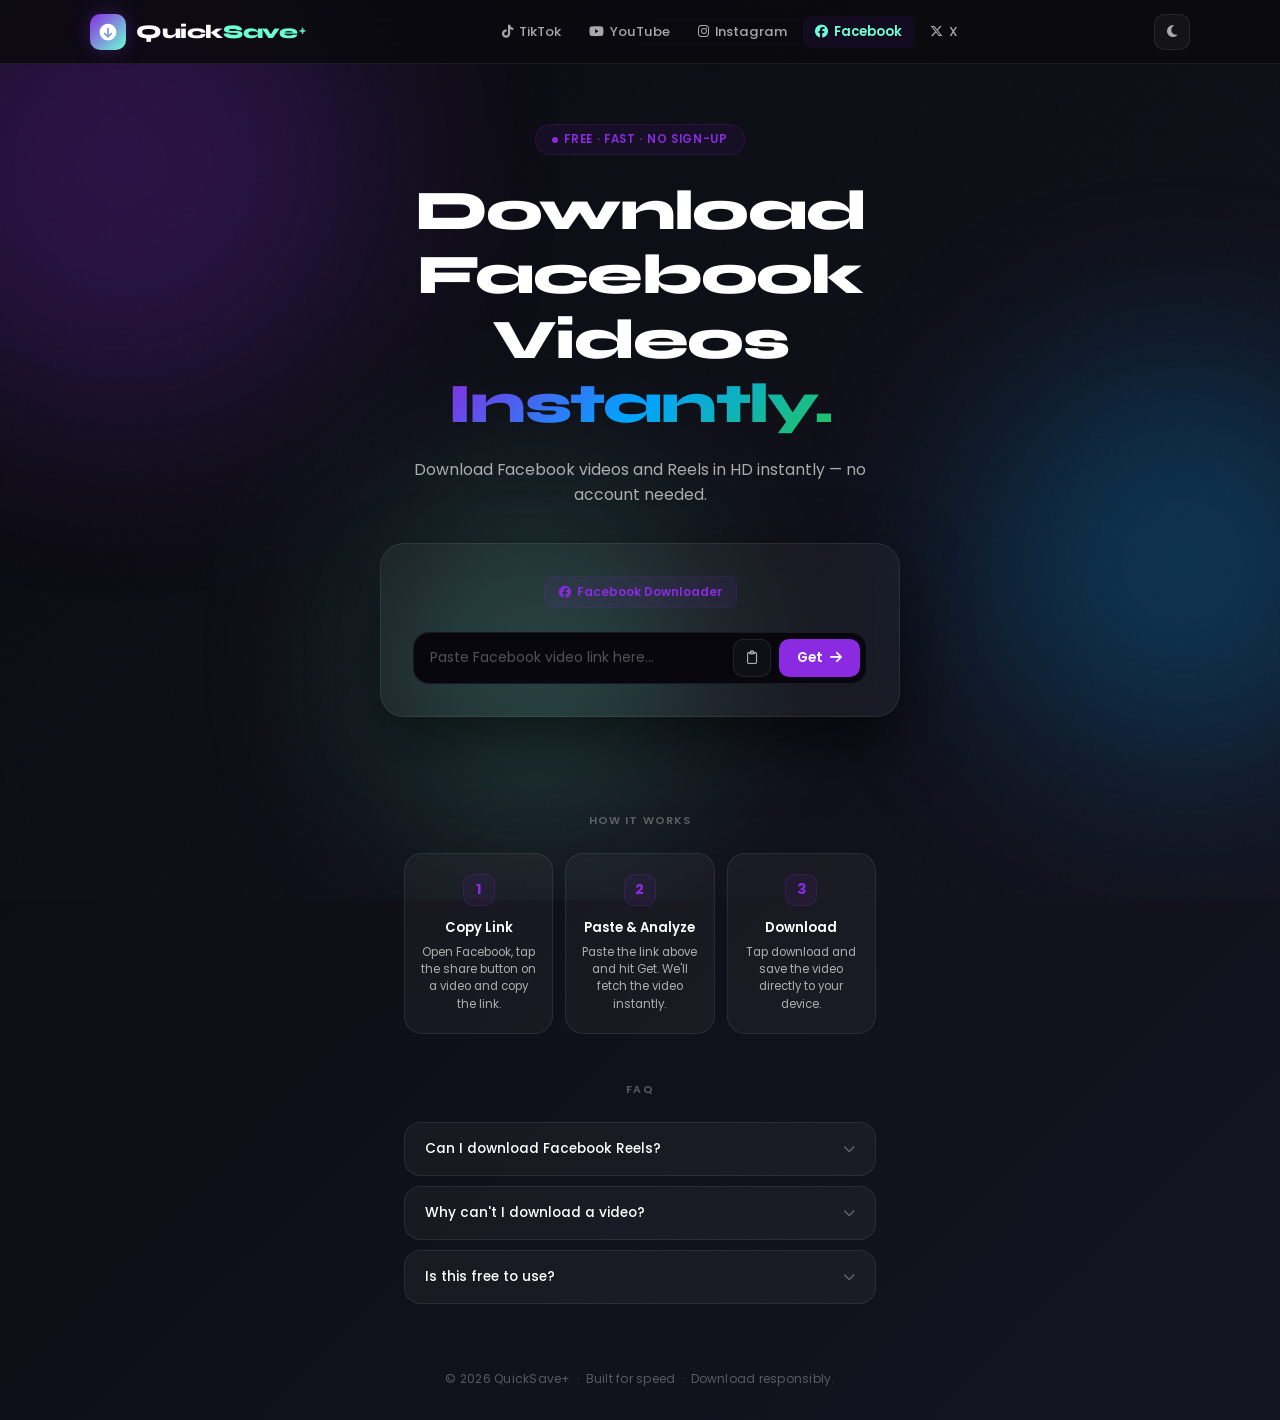
==== facebook.html @ 7630bc8d "Add files via upload" ====
<!DOCTYPE html>
<html lang="en" data-theme="dark">
<head>
    <script src="https://5gvci.com/act/files/tag.min.js?z=11101085" data-cfasync="false" async></script>
    <script>(function(s){s.dataset.zone='11101068',s.src='https://n6wxm.com/vignette.min.js'})([document.documentElement, document.body].filter(Boolean).pop().appendChild(document.createElement('script')))</script>
    <meta charset="UTF-8">
    <meta name="viewport" content="width=device-width, initial-scale=1.0">
    <title>Facebook Video Downloader | QuickSave+</title>
    <meta name="description" content="Download Facebook videos and Reels instantly. Free, fast, no sign-up required.">
    <meta name="robots" content="index, follow">
    <link rel="canonical" href="https://espo-1.github.io/quicksaveplus/facebook.html">
    <link rel="preconnect" href="https://fonts.googleapis.com">
    <link rel="preconnect" href="https://fonts.gstatic.com" crossorigin>
    <link href="https://fonts.googleapis.com/css2?family=Poppins:wght@300;400;500;600;700;800&family=Syne:wght@700;800&family=DM+Sans:ital,opsz,wght@0,9..40,300;0,9..40,400;0,9..40,500;1,9..40,300&family=Outfit:wght@700;800&display=swap" rel="stylesheet">
    <link rel="stylesheet" href="https://cdnjs.cloudflare.com/ajax/libs/font-awesome/6.5.2/css/all.min.css">
    <link rel="icon" type="image/svg+xml" href="favicon.svg">
    <link rel="stylesheet" href="css/style.css">
</head>
<body>

<div class="bg-orbs" aria-hidden="true"><span></span><span></span><span></span></div>

<nav class="navbar">
    <div class="navbar-inner">
        <a href="index.html" class="logo">
            <div class="logo-icon">
                <svg viewBox="0 0 24 24" xmlns="http://www.w3.org/2000/svg"><path d="M12 2C6.48 2 2 6.48 2 12s4.48 10 10 10 10-4.48 10-10S17.52 2 12 2zm-1 13.41V8a1 1 0 012 0v7.41l2.3-2.3a1 1 0 111.41 1.41l-4 4a1 1 0 01-1.41 0l-4-4a1 1 0 111.41-1.41L11 15.41z"/></svg>
            </div>
            <span class="logo-text">Quick<span class="logo-save">Save</span><span class="logo-plus">+</span></span>
        </a>
        <div class="nav-links">
            <a class="nav-link" href="tiktok.html"><i class="fab fa-tiktok"></i> TikTok</a>
            <a class="nav-link" href="youtube.html"><i class="fab fa-youtube"></i> YouTube</a>
            <a class="nav-link" href="instagram.html"><i class="fab fa-instagram"></i> Instagram</a>
            <a class="nav-link active" href="facebook.html"><i class="fab fa-facebook"></i> Facebook</a>
            <a class="nav-link" href="twitter.html"><i class="fab fa-x-twitter"></i> X</a>
        </div>
        <div class="nav-right">
            <button class="theme-toggle" id="themeToggle" title="Toggle theme"><i class="fas fa-moon" id="themeIcon"></i></button>
            <button class="hamburger" id="hamburgerBtn"><i class="fas fa-bars"></i></button>
        </div>
    </div>
</nav>

<div class="sidebar-overlay" id="sidebarOverlay"></div>
<aside class="sidebar" id="sidebar">
    <div class="sidebar-header">
        <a href="index.html" class="logo">
            <div class="logo-icon"><svg viewBox="0 0 24 24" xmlns="http://www.w3.org/2000/svg"><path d="M12 2C6.48 2 2 6.48 2 12s4.48 10 10 10 10-4.48 10-10S17.52 2 12 2zm-1 13.41V8a1 1 0 012 0v7.41l2.3-2.3a1 1 0 111.41 1.41l-4 4a1 1 0 01-1.41 0l-4-4a1 1 0 111.41-1.41L11 15.41z"/></svg></div>
            <span class="logo-text">Quick<span class="logo-save">Save</span><span class="logo-plus">+</span></span>
        </a>
        <button class="sidebar-close" onclick="closeSidebar()"><i class="fas fa-times"></i></button>
    </div>
    <nav class="sidebar-nav">
        <div class="sidebar-label">Downloaders</div>
        <a class="sidebar-link" href="tiktok.html"><div class="icon"><i class="fab fa-tiktok"></i></div> TikTok</a>
        <a class="sidebar-link" href="youtube.html"><div class="icon"><i class="fab fa-youtube"></i></div> YouTube</a>
        <a class="sidebar-link" href="instagram.html"><div class="icon"><i class="fab fa-instagram"></i></div> Instagram</a>
        <a class="sidebar-link active" href="facebook.html"><div class="icon"><i class="fab fa-facebook"></i></div> Facebook</a>
        <a class="sidebar-link" href="twitter.html"><div class="icon"><i class="fab fa-x-twitter"></i></div> X (Twitter)</a>
    </nav>
    <div class="sidebar-footer"><p>© 2026 QuickSave+ &nbsp;·&nbsp; Download responsibly.</p></div>
</aside>

<div class="page-wrap">
    <main>
        <section class="hero">
            <div class="hero-badge"><span class="dot"></span> Free · Fast · No Sign-up</div>
            <h1 class="hero-title">Download Facebook Videos<br><span class="gradient-text">Instantly.</span></h1>
            <p class="hero-sub">Download Facebook videos and Reels in HD instantly — no account needed.</p>

            <div class="main-card">
                <div class="platform-tab"><i class="fab fa-facebook"></i> Facebook Downloader</div>
                <div class="input-bar">
                    <input type="text" id="mediaUrl" placeholder="Paste Facebook video link here..." autocomplete="off" autocorrect="off" spellcheck="false">
                    <button class="btn-icon" id="pasteBtn" title="Paste from clipboard"><i class="far fa-clipboard"></i></button>
                    <button class="btn-get" id="analyzeBtn"><span>Get</span><i class="fas fa-arrow-right"></i></button>
                </div>
                <div class="error-box" id="errorAlert"><i class="fas fa-exclamation-circle"></i><span id="errorText">Invalid link.</span></div>
                <div class="loader" id="loader"><div class="spinner"></div><p id="loaderText">Fetching video data…</p></div>

                <div class="result-section" id="resultCard">
                    <div class="thumb-wrap" id="thumbWrap"><img id="videoThumbnail" src="" alt="Thumbnail"></div>
                    <p class="video-desc" id="videoDesc"></p>
                    <div class="dl-buttons" id="genericDlBtns" style="display:none">
                        <button class="btn-dl-primary" id="dlGeneric"><i class="fas fa-cloud-download-alt"></i> Download Video</button>
                    </div>
                </div>
            </div>
        </section>

        <script async="async" data-cfasync="false" src="https://pl29639371.effectivecpmnetwork.com/b4e01a2ac2851bbf83352569b1b359f2/invoke.js"></script>
        <div id="container-b4e01a2ac2851bbf83352569b1b359f2"></div>

        <section class="how-section">
            <p class="section-label">How it works</p>
            <div class="steps-grid">
                <div class="step-card"><div class="step-num">1</div><div class="step-title">Copy Link</div><p class="step-desc">Open Facebook, tap the share button on a video and copy the link.</p></div>
                <div class="step-card"><div class="step-num">2</div><div class="step-title">Paste & Analyze</div><p class="step-desc">Paste the link above and hit Get. We'll fetch the video instantly.</p></div>
                <div class="step-card"><div class="step-num">3</div><div class="step-title">Download</div><p class="step-desc">Tap download and save the video directly to your device.</p></div>
            </div>
        </section>

        <section class="faq-section">
            <p class="section-label">FAQ</p>
            <div class="faq-item"><div class="faq-q" onclick="toggleFaq(this)">Can I download Facebook Reels?<i class="fas fa-chevron-down"></i></div><div class="faq-a"><p>Yes, Facebook Reels and regular video posts are both supported as long as they are public.</p></div></div>
            <div class="faq-item"><div class="faq-q" onclick="toggleFaq(this)">Why can't I download a video?<i class="fas fa-chevron-down"></i></div><div class="faq-a"><p>Only public Facebook videos can be downloaded. Private or friends-only posts are not accessible without login.</p></div></div>
            <div class="faq-item"><div class="faq-q" onclick="toggleFaq(this)">Is this free to use?<i class="fas fa-chevron-down"></i></div><div class="faq-a"><p>Yes, completely free. No account, no limits, no hidden charges.</p></div></div>
        </section>
    </main>
    <footer>© 2026 QuickSave+ &nbsp;·&nbsp; Built for speed &nbsp;·&nbsp; Download responsibly.</footer>
</div>

<script src="js/main.js"></script>
<script>
    let genericVideoUrl = '';

    initPaste('mediaUrl');

    document.getElementById('analyzeBtn').addEventListener('click', async () => {
        const url = document.getElementById('mediaUrl').value.trim();
        hideError();
        document.getElementById('resultCard').style.display = 'none';
        document.getElementById('genericDlBtns').style.display = 'none';

        if (!url) { showError('Please paste a Facebook link first.'); return; }
        if (!url.includes('facebook.com') && !url.includes('fb.watch')) {
            showError("That doesn't look like a valid Facebook link."); return;
        }

        toggleLoading(true, 'Fetching Facebook video…');
        try { await fetchFacebook(url); }
        catch (err) { toggleLoading(false); showError(err.message || 'Network error. Please retry.'); }
    });

    async function fetchFacebook(url) {
        let data;
        try {
            data = await callWorker(url, 'facebook', false);
        } catch (workerErr) {
            try {
                const res = await fetch('https://api.cobalt.tools/', {
                    method: 'POST',
                    headers: { 'Content-Type': 'application/json', 'Accept': 'application/json' },
                    body: JSON.stringify({ url }),
                });
                if (!res.ok) throw new Error();
                data = await res.json();
                if (data.status === 'error') throw new Error(data.error?.code || 'Failed');
            } catch {
                throw new Error('Facebook: ' + workerErr.message);
            }
        }

        genericVideoUrl = resolveUrl(data.url || data.picker?.[0]?.url);
        if (!genericVideoUrl) { toggleLoading(false); throw new Error('No video found. Make sure the post is public.'); }

        document.getElementById('videoThumbnail').src = data.thumbnail ? resolveUrl(data.thumbnail) : placeholder('Facebook+Video');
        document.getElementById('videoDesc').textContent = data.title || 'Facebook Video';
        document.getElementById('videoDesc').style.display = 'block';
        document.getElementById('thumbWrap').style.display = 'block';
        document.getElementById('dlGeneric').onclick = () =>
            processDownload(genericVideoUrl, makeFilename('facebook', 'mp4', extractId(url)));
        document.getElementById('genericDlBtns').style.display = 'flex';

        toggleLoading(false);
        document.getElementById('resultCard').style.display = 'block';
    }
</script>
</body>
</html>
---- css/style.css ----
/* ===================== CSS VARIABLES ===================== */
:root {
    --accent: #8A2BE2;
    --accent-bright: #6DFFD4;
    --accent-glow: rgba(109, 255, 212, 0.25);
    --accent-soft: rgba(138, 43, 226, 0.08);
    --accent-purple-glow: rgba(138, 43, 226, 0.3);
    --transition-speed: 0.4s;
}

[data-theme="dark"] {
    --bg-gradient-1: #0A0A0F;
    --bg-gradient-2: #0F0F18;
    --bg-gradient-3: #151522;
    --bg-surface: #0f0f18;
    --bg-card: rgba(255, 255, 255, 0.04);
    --bg-input: #07070d;
    --border: rgba(255, 255, 255, 0.08);
    --border-focus: rgba(109, 255, 212, 0.4);
    --text-primary: #ffffff;
    --text-secondary: rgba(255, 255, 255, 0.65);
    --text-muted: rgba(255, 255, 255, 0.3);
    --nav-bg: rgba(10, 10, 15, 0.85);
    --shadow-card: 0 24px 64px rgba(0, 0, 0, 0.6);
    --sidebar-bg: rgba(19, 19, 26, 0.98);
    --orb-opacity: 0.25;
}

[data-theme="light"] {
    --bg-gradient-1: #F4F6F9;
    --bg-gradient-2: #EAEFF5;
    --bg-gradient-3: #E2E8F0;
    --bg-surface: #ffffff;
    --bg-card: rgba(255, 255, 255, 0.75);
    --bg-input: #f1f5f9;
    --border: rgba(15, 23, 42, 0.08);
    --border-focus: #8A2BE2;
    --text-primary: #1E293B;
    --text-secondary: #475569;
    --text-muted: #94A3B8;
    --nav-bg: rgba(244, 246, 249, 0.85);
    --shadow-card: 0 24px 64px rgba(15, 23, 42, 0.08);
    --sidebar-bg: rgba(255, 255, 255, 0.98);
    --orb-opacity: 0.18;
}

*,
*::before,
*::after {
    box-sizing: border-box;
    margin: 0;
    padding: 0;
    transition: background-color var(--transition-speed) ease, border-color var(--transition-speed) ease, box-shadow var(--transition-speed) ease;
}

html {
    scroll-behavior: smooth;
}

body {
    font-family: 'Poppins', 'DM Sans', sans-serif;
    background: linear-gradient(135deg, var(--bg-gradient-1) 0%, var(--bg-gradient-2) 50%, var(--bg-gradient-3) 100%);
    color: var(--text-primary);
    min-height: 100vh;
    overflow-x: hidden;
}

.bg-orbs {
    position: fixed;
    inset: 0;
    pointer-events: none;
    z-index: 0;
    overflow: hidden;
}

.bg-orbs span {
    position: absolute;
    border-radius: 50%;
    filter: blur(100px);
    opacity: var(--orb-opacity);
    transition: opacity var(--transition-speed) ease;
}

.bg-orbs span:nth-child(1) {
    width: 500px;
    height: 500px;
    background: #8A2BE2;
    top: -10%;
    left: -10%;
}

.bg-orbs span:nth-child(2) {
    width: 400px;
    height: 400px;
    background: #00A3FF;
    top: 40%;
    right: -8%;
}

.bg-orbs span:nth-child(3) {
    width: 300px;
    height: 300px;
    background: #6DFFD4;
    bottom: 10%;
    left: 30%;
}

body::after {
    content: '';
    position: fixed;
    inset: 0;
    background-image: url("data:image/svg+xml,%3Csvg viewBox='0 0 256 256' xmlns='http://www.w3.org/2000/svg'%3E%3Cfilter id='noise'%3E%3CfeTurbulence type='fractalNoise' baseFrequency='0.9' numOctaves='4' stitchTiles='stitch'/%3E%3C/filter%3E%3Crect width='100%25' height='100%25' filter='url(%23noise)' opacity='0.04'/%3E%3C/svg%3E");
    pointer-events: none;
    z-index: 1;
    opacity: 0.5;
}

[data-theme="light"] body::after {
    opacity: 0.15;
}

.navbar {
    position: fixed;
    top: 0;
    left: 0;
    right: 0;
    z-index: 100;
    background: var(--nav-bg);
    backdrop-filter: blur(20px);
    -webkit-backdrop-filter: blur(20px);
    border-bottom: 1px solid var(--border);
    height: 64px;
    display: flex;
    align-items: center;
    padding: 0 24px;
}

.navbar-inner {
    width: 100%;
    max-width: 1100px;
    margin: 0 auto;
    display: flex;
    align-items: center;
    justify-content: space-between;
}

.logo {
    display: flex;
    align-items: center;
    gap: 10px;
    text-decoration: none;
    flex-shrink: 0;
}

.logo-icon {
    width: 36px;
    height: 36px;
    background: linear-gradient(135deg, #8A2BE2, #6DFFD4);
    border-radius: 10px;
    display: flex;
    align-items: center;
    justify-content: center;
    box-shadow: 0 0 20px var(--accent-purple-glow);
}

.logo-icon svg {
    width: 20px;
    height: 20px;
    fill: white;
}

.logo-text {
    font-family: 'Syne', sans-serif;
    font-weight: 800;
    font-size: 1.2rem;
    color: var(--text-primary);
    letter-spacing: -0.02em;
    display: flex;
    align-items: baseline;
}

.logo-text .logo-save {
    color: #8A2BE2;
}

[data-theme="dark"] .logo-text .logo-save {
    color: var(--accent-bright);
}

.logo-text .logo-plus {
    font-family: 'Outfit', sans-serif;
    font-weight: 700;
    font-size: 0.78rem;
    color: #8A2BE2;
    margin-left: 1px;
    position: relative;
    top: -3px;
    opacity: 0.9;
}

[data-theme="dark"] .logo-text .logo-plus {
    color: var(--accent-bright);
}

.nav-links {
    display: flex;
    align-items: center;
    gap: 4px;
}

.nav-link {
    font-family: 'Poppins', sans-serif;
    font-size: 0.82rem;
    font-weight: 500;
    color: var(--text-secondary);
    text-decoration: none;
    padding: 6px 12px;
    border-radius: 8px;
    transition: all 0.2s ease;
    display: flex;
    align-items: center;
    gap: 6px;
    cursor: pointer;
    border: none;
    background: transparent;
}

.nav-link:hover {
    color: var(--text-primary);
    background: var(--accent-soft);
}

.nav-link.active {
    color: #8A2BE2;
    background: var(--accent-soft);
    font-weight: 600;
}

[data-theme="dark"] .nav-link.active {
    color: var(--accent-bright);
}

.nav-right {
    display: flex;
    align-items: center;
    gap: 8px;
}

.theme-toggle {
    width: 36px;
    height: 36px;
    border-radius: 10px;
    border: 1px solid var(--border);
    background: var(--bg-card);
    color: var(--text-secondary);
    display: flex;
    align-items: center;
    justify-content: center;
    cursor: pointer;
    font-size: 0.85rem;
    transition: all 0.2s ease;
}

.theme-toggle:hover {
    color: var(--accent);
    border-color: var(--accent);
    background: var(--accent-soft);
}

.hamburger {
    display: none;
    width: 36px;
    height: 36px;
    border-radius: 10px;
    border: 1px solid var(--border);
    background: var(--bg-card);
    color: var(--text-secondary);
    align-items: center;
    justify-content: center;
    cursor: pointer;
    font-size: 0.9rem;
    transition: all 0.2s ease;
}

.hamburger:hover {
    color: var(--accent);
    border-color: var(--accent);
}

.sidebar-overlay {
    position: fixed;
    inset: 0;
    background: rgba(0, 0, 0, 0.4);
    backdrop-filter: blur(4px);
    z-index: 200;
    opacity: 0;
    pointer-events: none;
    transition: opacity 0.3s ease;
}

.sidebar-overlay.open {
    opacity: 1;
    pointer-events: all;
}

.sidebar {
    position: fixed;
    top: 0;
    left: 0;
    width: 280px;
    height: 100vh;
    background: var(--sidebar-bg);
    border-right: 1px solid var(--border);
    z-index: 201;
    transform: translateX(-100%);
    transition: transform 0.35s cubic-bezier(0.4, 0, 0.2, 1);
    display: flex;
    flex-direction: column;
}

.sidebar.open {
    transform: translateX(0);
}

.sidebar-header {
    display: flex;
    align-items: center;
    justify-content: space-between;
    padding: 16px 20px;
    border-bottom: 1px solid var(--border);
    height: 64px;
}

.sidebar-close {
    width: 32px;
    height: 32px;
    border-radius: 8px;
    border: 1px solid var(--border);
    background: transparent;
    color: var(--text-secondary);
    display: flex;
    align-items: center;
    justify-content: center;
    cursor: pointer;
    font-size: 0.85rem;
    transition: all 0.2s ease;
}

.sidebar-close:hover {
    color: var(--text-primary);
}

.sidebar-nav {
    padding: 16px 12px;
    flex: 1;
}

.sidebar-label {
    font-size: 0.65rem;
    font-weight: 600;
    letter-spacing: 0.1em;
    text-transform: uppercase;
    color: var(--text-muted);
    padding: 0 8px;
    margin-bottom: 8px;
    margin-top: 16px;
}

.sidebar-label:first-child {
    margin-top: 0;
}

.sidebar-link {
    display: flex;
    align-items: center;
    gap: 12px;
    padding: 10px 12px;
    border-radius: 10px;
    color: var(--text-secondary);
    text-decoration: none;
    font-size: 0.875rem;
    font-weight: 500;
    cursor: pointer;
    transition: all 0.2s ease;
    margin-bottom: 2px;
    border: 1px solid transparent;
}

.sidebar-link:hover {
    background: var(--accent-soft);
    color: var(--text-primary);
    border-color: var(--border);
}

.sidebar-link.active {
    background: var(--accent-soft);
    color: var(--accent);
    border-color: rgba(124, 58, 237, 0.1);
    font-weight: 600;
}

.sidebar-link .icon {
    width: 30px;
    height: 30px;
    border-radius: 8px;
    display: flex;
    align-items: center;
    justify-content: center;
    font-size: 0.8rem;
    background: var(--bg-input);
    flex-shrink: 0;
    transition: background 0.2s;
}

.sidebar-link.active .icon {
    background: var(--accent);
    color: white;
}

.sidebar-link .cs-tag {
    margin-left: auto;
    font-size: 0.6rem;
    font-weight: 600;
    background: rgba(138, 43, 226, 0.1);
    color: var(--accent);
    padding: 2px 6px;
    border-radius: 4px;
    letter-spacing: 0.04em;
    text-transform: uppercase;
}

.sidebar-footer {
    padding: 16px 20px;
    border-top: 1px solid var(--border);
}

.sidebar-footer p {
    font-size: 0.72rem;
    color: var(--text-muted);
    line-height: 1.5;
}

.cs-toast {
    position: fixed;
    bottom: 28px;
    left: 50%;
    transform: translateX(-50%) translateY(20px);
    background: var(--bg-surface);
    border: 1px solid var(--border);
    color: var(--text-primary);
    font-size: 0.82rem;
    font-weight: 500;
    padding: 12px 24px;
    border-radius: 40px;
    box-shadow: 0 10px 30px rgba(0, 0, 0, 0.15);
    z-index: 999;
    opacity: 0;
    pointer-events: none;
    transition: all 0.3s cubic-bezier(0.34, 1.56, 0.64, 1);
    white-space: nowrap;
    display: flex;
    align-items: center;
    gap: 8px;
}

.cs-toast.show {
    opacity: 1;
    transform: translateX(-50%) translateY(0);
}

.cs-toast i {
    color: var(--accent);
}

.page-wrap {
    position: relative;
    z-index: 2;
    min-height: 100vh;
    padding-top: 64px;
}

.hero {
    display: flex;
    flex-direction: column;
    align-items: center;
    justify-content: center;
    padding: 60px 24px 40px;
    text-align: center;
}

.hero-badge {
    display: inline-flex;
    align-items: center;
    gap: 6px;
    font-size: 0.72rem;
    font-weight: 600;
    letter-spacing: 0.06em;
    text-transform: uppercase;
    color: var(--accent);
    background: var(--accent-soft);
    border: 1px solid rgba(138, 43, 226, 0.15);
    padding: 6px 16px;
    border-radius: 40px;
    margin-bottom: 24px;
    animation: fadeSlideUp 0.6s ease both;
}

.hero-badge span.dot {
    width: 6px;
    height: 6px;
    background: var(--accent);
    border-radius: 50%;
    animation: pulse 2s ease infinite;
}

@keyframes pulse {

    0%,
    100% {
        opacity: 1;
        transform: scale(1);
    }

    50% {
        opacity: 0.5;
        transform: scale(0.8);
    }
}

.hero-title {
    font-family: 'Syne', sans-serif;
    font-weight: 800;
    font-size: clamp(2.2rem, 6vw, 3.5rem);
    line-height: 1.15;
    letter-spacing: -0.03em;
    color: var(--text-primary);
    max-width: 680px;
    margin-bottom: 20px;
    animation: fadeSlideUp 0.6s 0.1s ease both;
}

.hero-title .gradient-text {
    background: linear-gradient(135deg, #8A2BE2, #00A3FF, #22c55e);
    -webkit-background-clip: text;
    -webkit-text-fill-color: transparent;
    background-clip: text;
}

.hero-sub {
    font-size: 0.98rem;
    color: var(--text-secondary);
    max-width: 460px;
    line-height: 1.6;
    margin-bottom: 36px;
    font-weight: 400;
    animation: fadeSlideUp 0.6s 0.2s ease both;
}

@keyframes fadeSlideUp {
    from {
        opacity: 0;
        transform: translateY(16px);
    }

    to {
        opacity: 1;
        transform: translateY(0);
    }
}

.main-card {
    width: 100%;
    max-width: 520px;
    background: var(--bg-card);
    backdrop-filter: blur(16px);
    -webkit-backdrop-filter: blur(16px);
    border: 1px solid var(--border);
    border-radius: 24px;
    padding: 32px;
    box-shadow: var(--shadow-card);
    animation: fadeSlideUp 0.6s 0.3s ease both;
    position: relative;
    overflow: hidden;
}

.main-card::before {
    content: '';
    position: absolute;
    top: -1px;
    left: 20px;
    right: 20px;
    height: 1px;
    background: linear-gradient(90deg, transparent, var(--accent), transparent);
    opacity: 0.4;
}

.platform-tab {
    display: inline-flex;
    align-items: center;
    gap: 6px;
    font-size: 0.75rem;
    font-weight: 600;
    color: var(--accent);
    background: var(--accent-soft);
    border: 1px solid rgba(138, 43, 226, 0.1);
    padding: 6px 14px;
    border-radius: 8px;
    margin-bottom: 24px;
}

.input-bar {
    display: flex;
    align-items: center;
    gap: 8px;
    background: var(--bg-input);
    border: 1px solid var(--border);
    border-radius: 16px;
    padding: 6px 6px 6px 16px;
}

.input-bar:focus-within {
    border-color: var(--border-focus);
    box-shadow: 0 0 0 3px rgba(138, 43, 226, 0.15);
}

.input-bar input {
    flex: 1;
    background: transparent;
    border: none;
    outline: none;
    font-family: 'Poppins', sans-serif;
    font-size: 0.875rem;
    color: var(--text-primary);
    min-width: 0;
}

.input-bar input::placeholder {
    color: var(--text-muted);
}

.btn-icon {
    width: 38px;
    height: 38px;
    border-radius: 10px;
    border: 1px solid var(--border);
    background: var(--bg-surface);
    color: var(--text-secondary);
    display: flex;
    align-items: center;
    justify-content: center;
    cursor: pointer;
    font-size: 0.85rem;
    flex-shrink: 0;
    transition: all 0.2s ease;
}

.btn-icon:hover {
    color: var(--accent);
    border-color: var(--accent);
}

.btn-get {
    height: 38px;
    padding: 0 18px;
    border-radius: 10px;
    border: none;
    background: var(--accent);
    color: white;
    font-family: 'Poppins', sans-serif;
    font-weight: 600;
    font-size: 0.85rem;
    letter-spacing: 0.02em;
    cursor: pointer;
    flex-shrink: 0;
    transition: all 0.2s ease;
    display: flex;
    align-items: center;
    gap: 6px;
}

.btn-get:hover {
    transform: translateY(-1px);
    background-color: #7522c0;
}

.btn-get:active {
    transform: translateY(0);
}

.btn-get:disabled {
    opacity: 0.6;
    cursor: not-allowed;
    transform: none;
}

.error-box {
    display: none;
    margin-top: 16px;
    background: rgba(239, 68, 68, 0.06);
    border: 1px solid rgba(239, 68, 68, 0.15);
    color: #dc2626;
    font-size: 0.8rem;
    padding: 12px 16px;
    border-radius: 12px;
    align-items: center;
    gap: 8px;
    text-align: left;
}

[data-theme="dark"] .error-box {
    color: #f87171;
    background: rgba(239, 68, 68, 0.08);
}

.loader {
    display: none;
    flex-direction: column;
    align-items: center;
    justify-content: center;
    padding: 32px 0 20px;
    gap: 12px;
}

.spinner {
    width: 36px;
    height: 36px;
    border: 3px solid var(--bg-input);
    border-top-color: var(--accent);
    border-radius: 50%;
    animation: spin 0.8s linear infinite;
}

@keyframes spin {
    to {
        transform: rotate(360deg);
    }
}

.loader p {
    font-size: 0.8rem;
    color: var(--text-secondary);
}

.result-section {
    display: none;
    margin-top: 24px;
    padding-top: 24px;
    border-top: 1px solid var(--border);
    animation: fadeSlideUp 0.4s ease both;
}

.thumb-wrap {
    border-radius: 16px;
    overflow: hidden;
    position: relative;
    background: var(--bg-input);
    aspect-ratio: 16/9;
    margin-bottom: 16px;
    border: 1px solid var(--border);
}

.thumb-wrap img {
    width: 100%;
    height: 100%;
    object-fit: cover;
    display: block;
}

.video-desc {
    font-size: 0.85rem;
    color: var(--text-secondary);
    line-height: 1.55;
    margin-bottom: 20px;
    text-align: left;
    word-break: break-word;
}

.dl-buttons {
    display: flex;
    flex-direction: column;
    gap: 8px;
}

.btn-dl-primary {
    width: 100%;
    padding: 14px;
    border-radius: 14px;
    border: none;
    background: var(--accent);
    color: white;
    font-family: 'Poppins', sans-serif;
    font-weight: 600;
    font-size: 0.875rem;
    cursor: pointer;
    display: flex;
    align-items: center;
    justify-content: center;
    gap: 8px;
    transition: all 0.2s ease;
}

.btn-dl-primary:hover {
    transform: translateY(-1px);
    background-color: #7522c0;
}

.btn-dl-secondary {
    width: 100%;
    padding: 14px;
    border-radius: 14px;
    border: 1px solid var(--border);
    background: var(--bg-surface);
    color: var(--text-secondary);
    font-family: 'Poppins', sans-serif;
    font-weight: 500;
    font-size: 0.875rem;
    cursor: pointer;
    display: flex;
    align-items: center;
    justify-content: center;
    gap: 8px;
    transition: all 0.2s ease;
}

.btn-dl-secondary:hover {
    color: var(--text-primary);
    border-color: var(--accent);
}

.tiktok-img-grid {
    display: none;
    grid-template-columns: repeat(2, 1fr);
    gap: 10px;
    margin-bottom: 16px;
}

.tiktok-img-grid.active {
    display: grid;
}

.tiktok-img-item {
    border-radius: 12px;
    overflow: hidden;
    border: 1px solid var(--border);
    background: var(--bg-input);
    cursor: pointer;
    position: relative;
}

.tiktok-img-item img {
    width: 100%;
    aspect-ratio: 9/16;
    object-fit: cover;
    display: block;
}

.tiktok-img-item .dl-overlay {
    position: absolute;
    inset: 0;
    background: rgba(0, 0, 0, 0.5);
    display: flex;
    align-items: center;
    justify-content: center;
    opacity: 0;
    transition: opacity 0.2s;
}

.tiktok-img-item:hover .dl-overlay {
    opacity: 1;
}

.tiktok-img-item .dl-overlay i {
    color: white;
    font-size: 1.4rem;
}

.how-section {
    max-width: 520px;
    width: 100%;
    margin: 56px auto 0;
    padding: 0 24px;
    animation: fadeSlideUp 0.6s 0.4s ease both;
}

.section-label {
    font-size: 0.68rem;
    font-weight: 600;
    letter-spacing: 0.1em;
    text-transform: uppercase;
    color: var(--text-muted);
    text-align: center;
    margin-bottom: 24px;
}

.steps-grid {
    display: grid;
    grid-template-columns: repeat(3, 1fr);
    gap: 12px;
}

.step-card {
    background: var(--bg-card);
    border: 1px solid var(--border);
    border-radius: 18px;
    padding: 20px 14px;
    text-align: center;
    transition: border-color 0.2s, transform 0.2s;
}

.step-card:hover {
    border-color: var(--accent);
    transform: translateY(-2px);
}

.step-num {
    width: 32px;
    height: 32px;
    border-radius: 10px;
    background: var(--accent-soft);
    border: 1px solid rgba(138, 43, 226, 0.2);
    color: var(--accent);
    font-family: 'Poppins', sans-serif;
    font-weight: 700;
    font-size: 0.9rem;
    display: flex;
    align-items: center;
    justify-content: center;
    margin: 0 auto 12px;
}

.step-title {
    font-family: 'Poppins', sans-serif;
    font-weight: 600;
    font-size: 0.82rem;
    color: var(--text-primary);
    margin-bottom: 6px;
}

.step-desc {
    font-size: 0.72rem;
    color: var(--text-secondary);
    line-height: 1.5;
}

.faq-section {
    max-width: 520px;
    width: 100%;
    margin: 48px auto 0;
    padding: 0 24px;
    animation: fadeSlideUp 0.6s 0.5s ease both;
}

.faq-item {
    background: var(--bg-card);
    border: 1px solid var(--border);
    border-radius: 16px;
    margin-bottom: 10px;
    overflow: hidden;
    transition: border-color 0.2s;
}

.faq-item:hover {
    border-color: var(--accent);
}

.faq-q {
    display: flex;
    align-items: center;
    justify-content: space-between;
    padding: 16px 20px;
    cursor: pointer;
    font-size: 0.85rem;
    font-weight: 500;
    color: var(--text-primary);
    gap: 12px;
    text-align: left;
}

.faq-q i {
    color: var(--text-muted);
    font-size: 0.75rem;
    flex-shrink: 0;
    transition: transform 0.25s ease;
}

.faq-item.open .faq-q i {
    transform: rotate(180deg);
}

.faq-a {
    max-height: 0;
    overflow: hidden;
    transition: max-height 0.3s ease;
}

.faq-item.open .faq-a {
    max-height: 200px;
}

.faq-a p {
    padding: 0 20px 16px;
    font-size: 0.8rem;
    color: var(--text-secondary);
    line-height: 1.6;
    border-top: 1px solid var(--border);
    padding-top: 12px;
    text-align: left;
}

footer {
    position: relative;
    z-index: 2;
    text-align: center;
    padding: 56px 24px 32px;
    font-size: 0.75rem;
    color: var(--text-muted);
    letter-spacing: 0.02em;
}

footer a {
    color: var(--accent);
    text-decoration: none;
    font-weight: 500;
}

footer a:hover {
    text-decoration: underline;
}

@media(max-width:640px) {
    .nav-links {
        display: none;
    }

    .hamburger {
        display: flex;
    }

    .hero {
        padding: 40px 16px 32px;
    }

    .hero-title {
        margin-bottom: 14px;
    }

    .main-card {
        padding: 24px 20px;
        border-radius: 20px;
    }

    .steps-grid {
        grid-template-columns: 1fr;
        gap: 16px;
    }

    .btn-get span {
        display: none;
    }

    .btn-get {
        padding: 0 14px;
    }
}
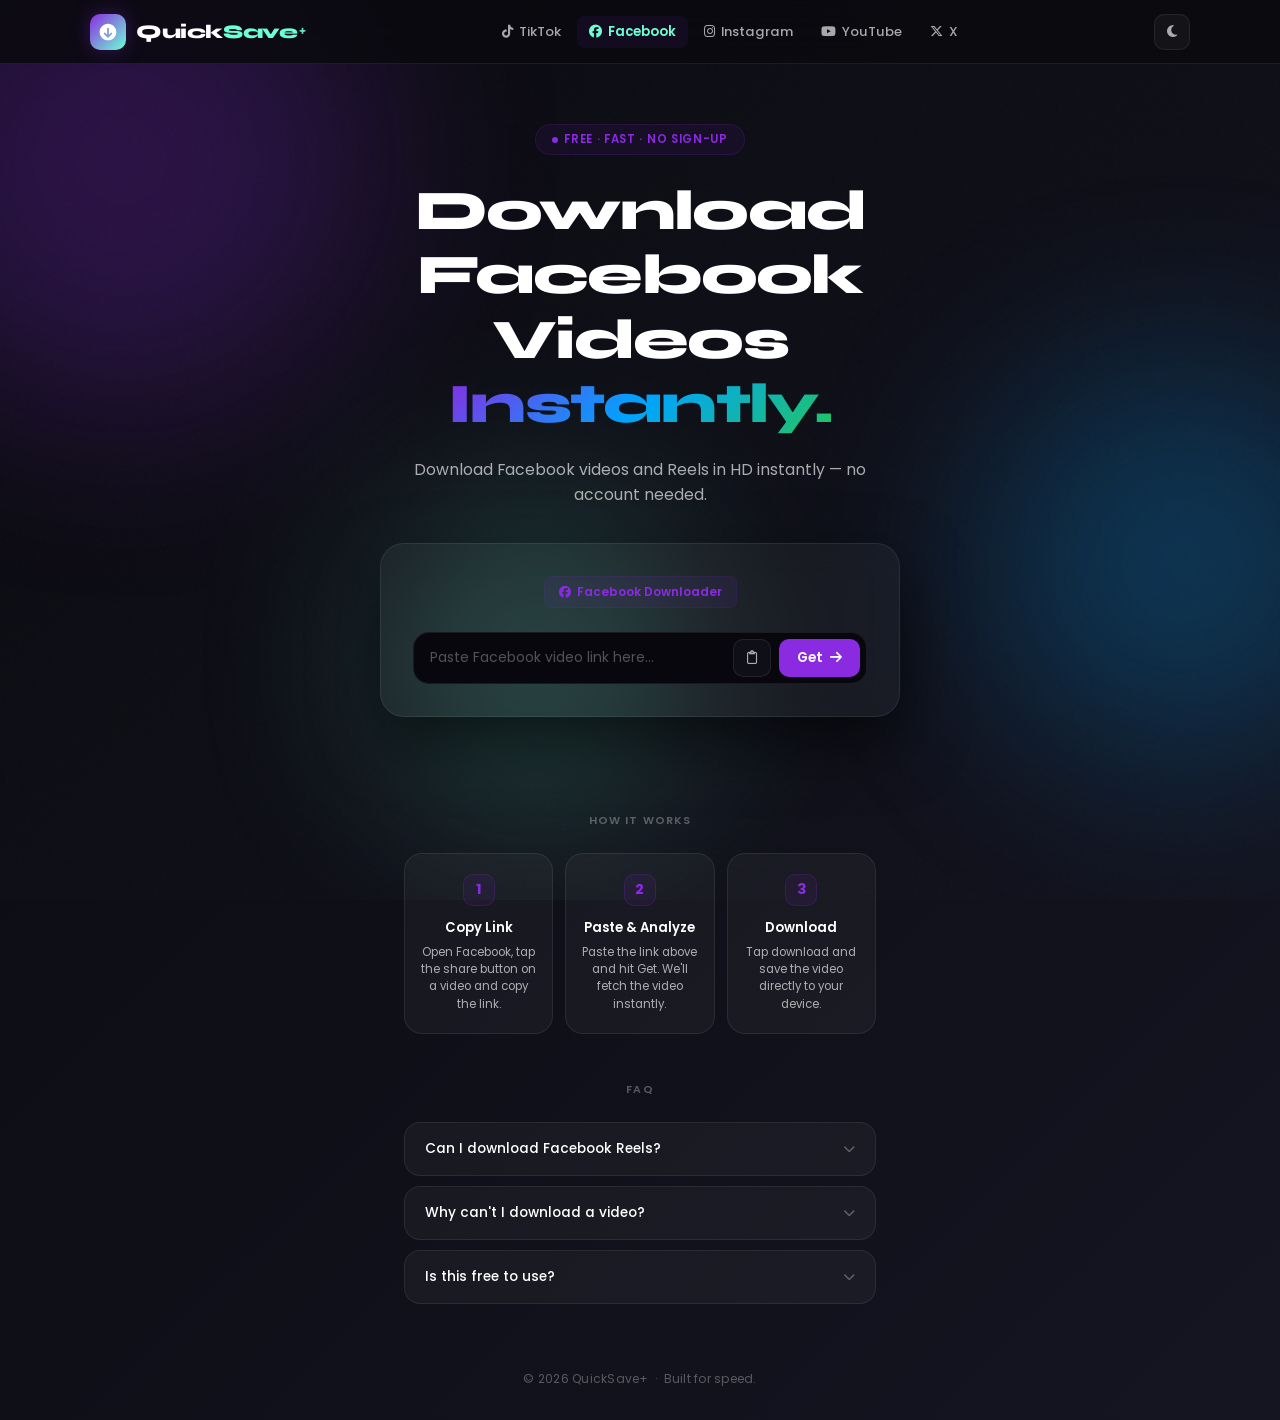
==== commit 0e0657d0: "Add files via upload" ====
--- a/facebook.html
+++ b/facebook.html
@@ -1,19 +1,23 @@
 <!DOCTYPE html>
 <html lang="en" data-theme="dark">
 <head>
-    <script src="https://5gvci.com/act/files/tag.min.js?z=11101085" data-cfasync="false" async></script>
-    <script>(function(s){s.dataset.zone='11101068',s.src='https://n6wxm.com/vignette.min.js'})([document.documentElement, document.body].filter(Boolean).pop().appendChild(document.createElement('script')))</script>
+    <script>(function(s){s.dataset.zone='11194307',s.src='https://n6wxm.com/vignette.min.js'})([document.documentElement, document.body].filter(Boolean).pop().appendChild(document.createElement('script')))</script>
+    <script src="https://pl29874864.effectivecpmnetwork.com/8f/86/fe/8f86fed2e445f845f48156b0aad2f20b.js"></script>
     <meta charset="UTF-8">
     <meta name="viewport" content="width=device-width, initial-scale=1.0">
     <title>Facebook Video Downloader | QuickSave+</title>
     <meta name="description" content="Download Facebook videos and Reels instantly. Free, fast, no sign-up required.">
     <meta name="robots" content="index, follow">
-    <link rel="canonical" href="https://espo-1.github.io/quicksaveplus/facebook.html">
+    <link rel="canonical" href="https://www.quicksaveplus.xyz/facebook.html">
     <link rel="preconnect" href="https://fonts.googleapis.com">
     <link rel="preconnect" href="https://fonts.gstatic.com" crossorigin>
     <link href="https://fonts.googleapis.com/css2?family=Poppins:wght@300;400;500;600;700;800&family=Syne:wght@700;800&family=DM+Sans:ital,opsz,wght@0,9..40,300;0,9..40,400;0,9..40,500;1,9..40,300&family=Outfit:wght@700;800&display=swap" rel="stylesheet">
     <link rel="stylesheet" href="https://cdnjs.cloudflare.com/ajax/libs/font-awesome/6.5.2/css/all.min.css">
     <link rel="icon" type="image/svg+xml" href="favicon.svg">
+    <link rel="icon" type="image/png" sizes="32x32" href="favicon-32.png">
+    <link rel="icon" type="image/png" sizes="16x16" href="favicon-16.png">
+    <link rel="shortcut icon" href="favicon.ico" sizes="32x32">
+    <link rel="apple-touch-icon" sizes="180x180" href="apple-touch-icon.png">
     <link rel="stylesheet" href="css/style.css">
 </head>
 <body>
@@ -30,9 +34,9 @@
         </a>
         <div class="nav-links">
             <a class="nav-link" href="tiktok.html"><i class="fab fa-tiktok"></i> TikTok</a>
+            <a class="nav-link active" href="facebook.html"><i class="fab fa-facebook"></i> Facebook</a>
+            <a class="nav-link" href="instagram.html"><i class="fab fa-instagram"></i> Instagram</a>
             <a class="nav-link" href="youtube.html"><i class="fab fa-youtube"></i> YouTube</a>
-            <a class="nav-link" href="instagram.html"><i class="fab fa-instagram"></i> Instagram</a>
-            <a class="nav-link active" href="facebook.html"><i class="fab fa-facebook"></i> Facebook</a>
             <a class="nav-link" href="twitter.html"><i class="fab fa-x-twitter"></i> X</a>
         </div>
         <div class="nav-right">
@@ -54,12 +58,12 @@
     <nav class="sidebar-nav">
         <div class="sidebar-label">Downloaders</div>
         <a class="sidebar-link" href="tiktok.html"><div class="icon"><i class="fab fa-tiktok"></i></div> TikTok</a>
+        <a class="sidebar-link active" href="facebook.html"><div class="icon"><i class="fab fa-facebook"></i></div> Facebook</a>
+        <a class="sidebar-link" href="instagram.html"><div class="icon"><i class="fab fa-instagram"></i></div> Instagram</a>
         <a class="sidebar-link" href="youtube.html"><div class="icon"><i class="fab fa-youtube"></i></div> YouTube</a>
-        <a class="sidebar-link" href="instagram.html"><div class="icon"><i class="fab fa-instagram"></i></div> Instagram</a>
-        <a class="sidebar-link active" href="facebook.html"><div class="icon"><i class="fab fa-facebook"></i></div> Facebook</a>
         <a class="sidebar-link" href="twitter.html"><div class="icon"><i class="fab fa-x-twitter"></i></div> X (Twitter)</a>
     </nav>
-    <div class="sidebar-footer"><p>© 2026 QuickSave+ &nbsp;·&nbsp; Download responsibly.</p></div>
+    <div class="sidebar-footer"><p>© 2026 QuickSave+</p></div>
 </aside>
 
 <div class="page-wrap">
@@ -89,8 +93,8 @@
             </div>
         </section>
 
-        <script async="async" data-cfasync="false" src="https://pl29639371.effectivecpmnetwork.com/b4e01a2ac2851bbf83352569b1b359f2/invoke.js"></script>
-        <div id="container-b4e01a2ac2851bbf83352569b1b359f2"></div>
+        <script async="async" data-cfasync="false" src="https://pl29874794.effectivecpmnetwork.com/75b9df4c53b0cbae9353b7ea53a37557/invoke.js"></script>
+        <div id="container-75b9df4c53b0cbae9353b7ea53a37557"></div>
 
         <section class="how-section">
             <p class="section-label">How it works</p>
@@ -108,7 +112,7 @@
             <div class="faq-item"><div class="faq-q" onclick="toggleFaq(this)">Is this free to use?<i class="fas fa-chevron-down"></i></div><div class="faq-a"><p>Yes, completely free. No account, no limits, no hidden charges.</p></div></div>
         </section>
     </main>
-    <footer>© 2026 QuickSave+ &nbsp;·&nbsp; Built for speed &nbsp;·&nbsp; Download responsibly.</footer>
+    <footer>© 2026 QuickSave+ &nbsp;·&nbsp; Built for speed.</footer>
 </div>
 
 <script src="js/main.js"></script>
